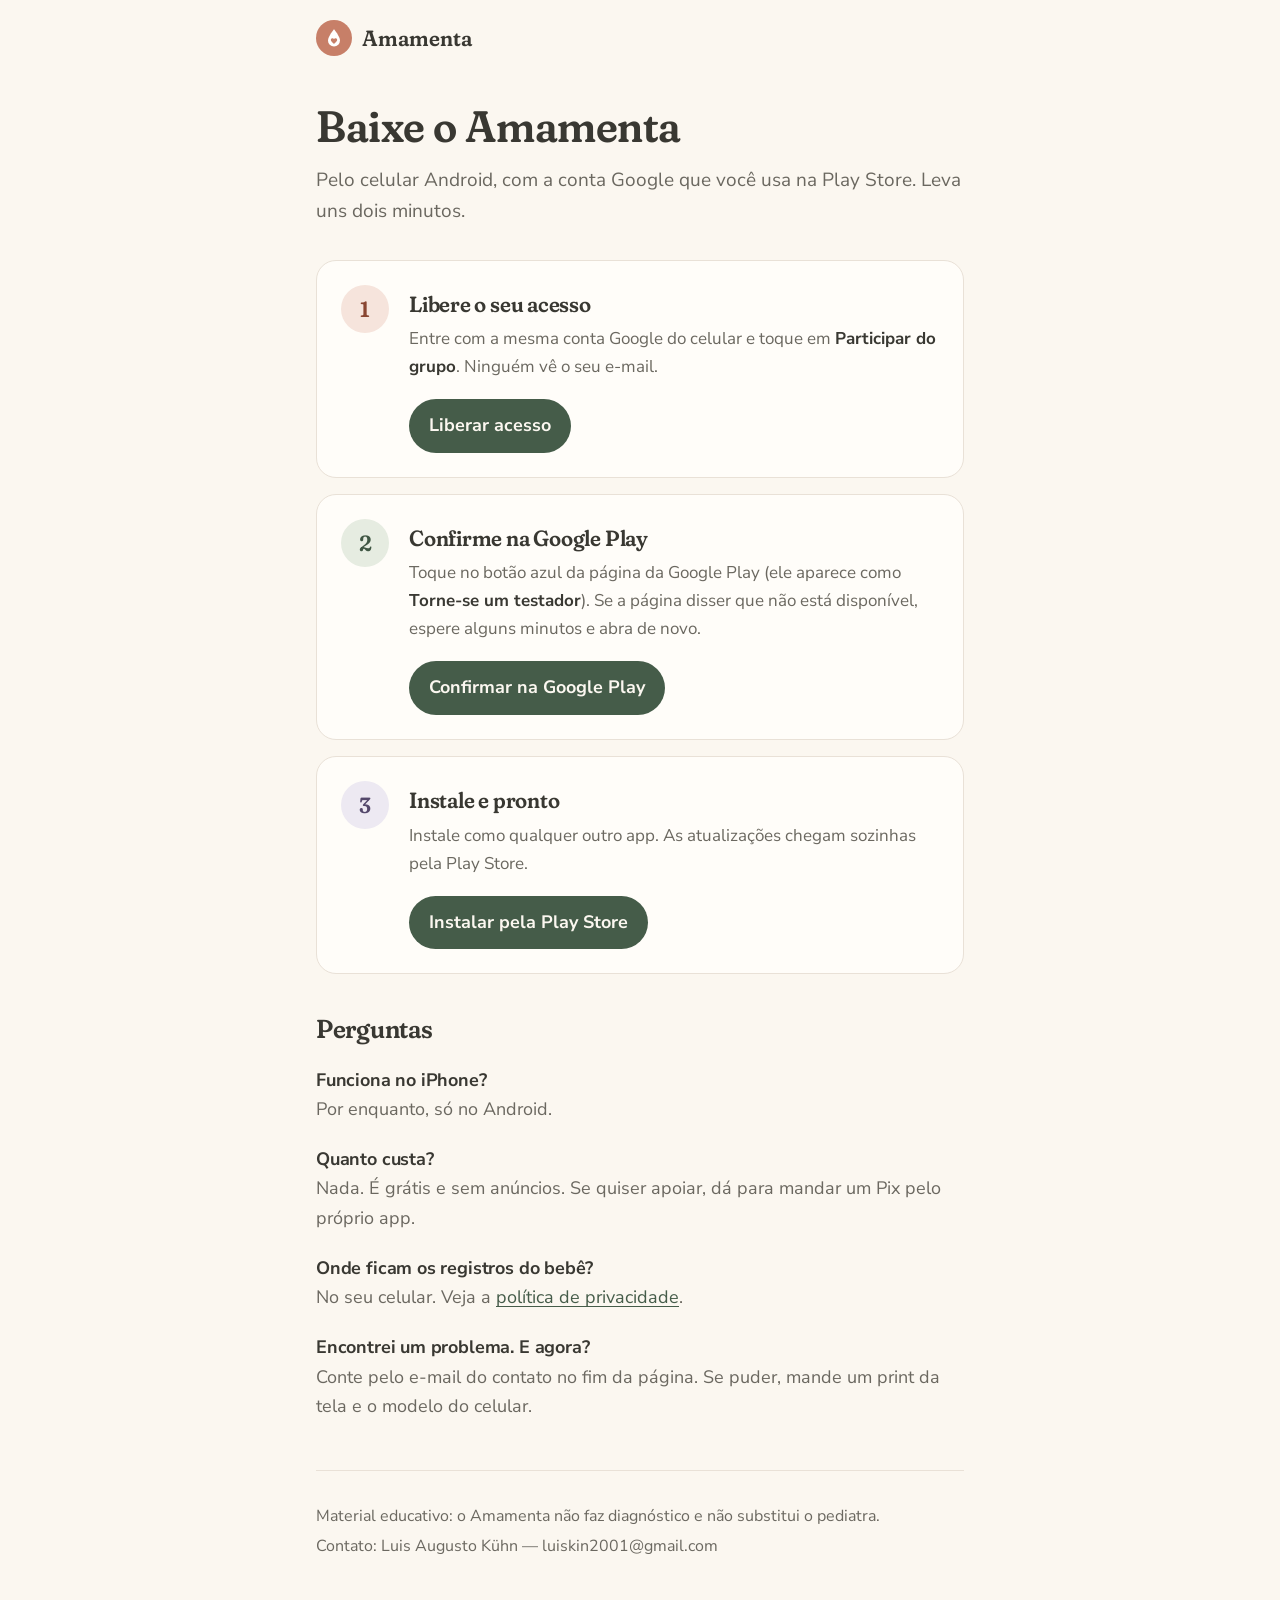
==== site/baixar.html @ a3dde6b7 "Add files via upload" ====
<!doctype html>
<html lang="pt-BR">
<head>
<meta charset="utf-8">
<meta name="viewport" content="width=device-width, initial-scale=1">
<title>Baixar o Amamenta</title>
<meta name="description" content="Instale o Amamenta no seu Android pela Google Play em três passos.">
<meta property="og:title" content="Baixar o Amamenta">
<meta property="og:description" content="O app da amamentação e do primeiro ano do bebê. Grátis e sem anúncios.">
<meta property="og:type" content="website">
<meta property="og:locale" content="pt_BR">
<link rel="icon" href="icone.svg" type="image/svg+xml">
<link rel="stylesheet" href="estilo.css">
</head>
<body>
<div class="pagina estreita">
  <header class="topo">
    <a class="marca" href="./"><img src="icone.svg" alt="">Amamenta</a>
  </header>

  <main>
    <section class="convite">
      <h1>Baixe o Amamenta</h1>
      <p>Pelo celular Android, com a conta Google que você usa na Play Store. Leva uns dois minutos.</p>
    </section>

    <!-- Enquanto o app estiver em teste fechado, a Play só deixa instalar quem
         está no Grupo do Google (passo 1) e aceitou o convite (passo 2).
         Quando sair para todos, esta página vira só o passo 3.
         GRUPO: o endereço do Grupo do Google (groups.google.com).
         Os links da Play usam o ID do app; test/site_test.dart confere. -->
    <ol class="passos">
      <li class="cartao">
        <span class="numero t-terracota" aria-hidden="true">1</span>
        <div>
          <h2>Libere o seu acesso</h2>
          <p>Entre com a mesma conta Google do celular e toque em <strong>Participar do grupo</strong>. Ninguém vê o seu e-mail.</p>
          <a class="selo" href="https://groups.google.com/g/amamenta-acesso" target="_blank" rel="noopener">Liberar acesso</a>
        </div>
      </li>
      <li class="cartao">
        <span class="numero t-salvia" aria-hidden="true">2</span>
        <div>
          <h2>Confirme na Google Play</h2>
          <p>Toque no botão azul da página da Google Play (ele aparece como <strong>Torne-se um testador</strong>). Se a página disser que não está disponível, espere alguns minutos e abra de novo.</p>
          <a class="selo" href="https://play.google.com/apps/testing/com.amamenta.amamenta" target="_blank" rel="noopener">Confirmar na Google Play</a>
        </div>
      </li>
      <li class="cartao">
        <span class="numero t-lavanda" aria-hidden="true">3</span>
        <div>
          <h2>Instale e pronto</h2>
          <p>Instale como qualquer outro app. As atualizações chegam sozinhas pela Play Store.</p>
          <a class="selo" href="https://play.google.com/store/apps/details?id=com.amamenta.amamenta" target="_blank" rel="noopener">Instalar pela Play Store</a>
        </div>
      </li>
    </ol>

    <section class="duvidas">
      <h2>Perguntas</h2>
      <h3>Funciona no iPhone?</h3>
      <p>Por enquanto, só no Android.</p>
      <h3>Quanto custa?</h3>
      <p>Nada. É grátis e sem anúncios. Se quiser apoiar, dá para mandar um Pix pelo próprio app.</p>
      <h3>Onde ficam os registros do bebê?</h3>
      <p>No seu celular. Veja a <a href="privacidade.html">política de privacidade</a>.</p>
      <h3>Encontrei um problema. E agora?</h3>
      <p>Conte pelo e-mail do contato no fim da página. Se puder, mande um print da tela e o modelo do celular.</p>
    </section>
  </main>

  <footer class="rodape">
    <p>Material educativo: o Amamenta não faz diagnóstico e não substitui o pediatra.</p>
    <p>Contato: Luis Augusto Kühn — luiskin2001@gmail.com</p>
  </footer>
</div>
</body>
</html>
---- site/estilo.css ----
/* Mesma paleta do app (lib/ui/design/cores.dart): papel, sálvia e terracota. */
@font-face { font-family: "Fraunces"; src: url("fontes/Fraunces-600.ttf") format("truetype"); font-weight: 600; font-display: swap; }
@font-face { font-family: "Nunito Sans"; src: url("fontes/NunitoSans-400.ttf") format("truetype"); font-weight: 400; font-display: swap; }
@font-face { font-family: "Nunito Sans"; src: url("fontes/NunitoSans-700.ttf") format("truetype"); font-weight: 700; font-display: swap; }

:root {
  color-scheme: light;
  --fundo: #FBF7F0;
  --superficie: #FFFDF9;
  --borda: #E9E1D7;
  --texto: #393832;
  --suave: #6B6860;
  --acao: #455C49;
  --salvia-lavagem: #E6ECE1;
  --salvia-tinta: #3F5643;
  --terracota: #C77F68;
  --terracota-lavagem: #F6E4DC;
  --terracota-tinta: #8A4632;
  --lavanda-lavagem: #EDE9F2;
  --lavanda-tinta: #54486B;
  --manteiga-lavagem: #F8EFD2;
  --manteiga-tinta: #66511A;
}
@media (prefers-color-scheme: dark) {
  :root {
    color-scheme: dark;
    --fundo: #1C1B18;
    --superficie: #26241F;
    --borda: #3B3831;
    --texto: #EEE9DF;
    --suave: #B7B0A4;
    --acao: #B5CDB0;
    --salvia-lavagem: #2B3329;
    --salvia-tinta: #C9D9C2;
    --terracota: #B9735E;
    --terracota-lavagem: #3A2923;
    --terracota-tinta: #F1C4B4;
    --lavanda-lavagem: #2E2B35;
    --lavanda-tinta: #D9D1E8;
    --manteiga-lavagem: #353020;
    --manteiga-tinta: #EEDB9A;
  }
}

* { box-sizing: border-box; }
html { -webkit-text-size-adjust: 100%; }
body {
  margin: 0;
  background: var(--fundo);
  color: var(--texto);
  font: 400 18px/1.65 "Nunito Sans", system-ui, -apple-system, "Segoe UI", Roboto, sans-serif;
}
a { color: var(--acao); text-underline-offset: 3px; }
a:hover { text-decoration-thickness: 2px; }
h1, h2, h3 { font-family: "Fraunces", Georgia, serif; font-weight: 600; line-height: 1.2; letter-spacing: -0.01em; }

.pagina { max-width: 960px; margin: 0 auto; padding: 0 16px; }
.estreita { max-width: 680px; }

.topo { display: flex; align-items: center; justify-content: space-between; gap: 16px; padding: 20px 0; }
.marca { display: flex; align-items: center; gap: 10px; color: var(--texto); text-decoration: none; font-family: "Fraunces", Georgia, serif; font-weight: 600; font-size: 22px; }
.marca img { width: 36px; height: 36px; }
.topo nav { display: flex; gap: 20px; white-space: nowrap; }
.topo nav a { font-weight: 700; font-size: 16px; text-decoration: none; }

.abertura { display: grid; grid-template-columns: 1.25fr 1fr; gap: 48px; align-items: center; padding: 40px 0 72px; }
.abertura h1 { font-size: clamp(38px, 6vw, 60px); margin: 0 0 20px; }
.lead { font-size: 21px; color: var(--suave); margin: 0 0 28px; max-width: 36ch; }
.sobretitulo { margin: 0 0 10px; font-size: 14px; font-weight: 700; letter-spacing: 0.12em; text-transform: uppercase; color: var(--terracota-tinta); }
.selo { display: inline-flex; align-items: center; gap: 8px; padding: 12px 20px; border-radius: 999px; background: var(--acao); color: var(--fundo); font-weight: 700; text-decoration: none; }
.selo:hover { filter: brightness(1.08); text-decoration: none; }
.selo-grande { padding: 16px 28px; font-size: 19px; }
.topo nav a.selo-pequeno { padding: 8px 18px; font-size: 15px; color: var(--fundo); }
.garantias { list-style: none; padding: 0; margin: 18px 0 0; display: flex; flex-wrap: wrap; gap: 6px 18px; color: var(--suave); font-size: 15px; font-weight: 700; }
.garantias li::before { content: "✓ "; color: var(--acao); }

/* Telas do app numa moldura de celular */
.celular { margin: 0; justify-self: center; width: min(300px, 100%); border-radius: 40px; padding: 10px; background: #1F1E1B; box-shadow: 0 24px 48px -24px rgba(57, 56, 50, 0.45); }
.celular img { display: block; width: 100%; height: auto; border-radius: 30px; }

.destaque { display: grid; grid-template-columns: 1fr 1.25fr; gap: 56px; align-items: center; padding: 56px 0; border-top: 1px solid var(--borda); }
.destaque.invertido figure { order: 2; }
.destaque h2 { font-size: clamp(28px, 4vw, 38px); margin: 0 0 18px; }
.beneficios { list-style: none; padding: 0; margin: 0; display: grid; gap: 14px; }
.beneficios li { position: relative; padding-left: 30px; }
.beneficios li::before { content: ""; position: absolute; left: 4px; top: 0.55em; width: 12px; height: 12px; border-radius: 50%; background: var(--terracota); }

.chamada-final { text-align: center; padding: 24px 0 64px; }
.chamada-final h2 { font-size: clamp(28px, 4.5vw, 40px); margin: 16px auto 24px; max-width: 18ch; }

.recursos { display: grid; grid-template-columns: repeat(3, 1fr); gap: 16px; padding: 56px 0; border-top: 1px solid var(--borda); }
.cartao { background: var(--superficie); border: 1px solid var(--borda); border-radius: 20px; padding: 24px; }
.cartao h3 { font-size: 21px; margin: 12px 0 8px; }
.cartao p { margin: 0; color: var(--suave); font-size: 17px; }
.mancha { width: 48px; height: 48px; border-radius: 50%; display: grid; place-items: center; }
.mancha svg { width: 26px; height: 26px; fill: none; stroke: currentColor; stroke-width: 1.8; stroke-linecap: round; stroke-linejoin: round; }
.t-terracota { background: var(--terracota-lavagem); color: var(--terracota-tinta); }
.t-salvia { background: var(--salvia-lavagem); color: var(--salvia-tinta); }
.t-lavanda { background: var(--lavanda-lavagem); color: var(--lavanda-tinta); }
.t-manteiga { background: var(--manteiga-lavagem); color: var(--manteiga-tinta); }

.faixa { background: var(--salvia-lavagem); color: var(--salvia-tinta); border-radius: 24px; padding: 32px; margin-bottom: 56px; display: grid; grid-template-columns: auto 1fr; gap: 20px; align-items: start; }
.faixa h2 { margin: 0 0 8px; font-size: 26px; }
.faixa p { margin: 0; }
.faixa a { color: inherit; font-weight: 700; }

.rodape { border-top: 1px solid var(--borda); padding: 28px 0 40px; color: var(--suave); font-size: 16px; }
.rodape p { margin: 4px 0; }

/* Política de privacidade */
.politica h1 { font-size: clamp(30px, 5vw, 40px); margin: 24px 0 4px; }
.politica h2 { font-size: 23px; margin: 36px 0 8px; color: var(--acao); }
.politica p, .politica li { margin: 8px 0; }
.politica ul { padding-left: 22px; }
.politica .data { color: var(--suave); font-size: 16px; margin: 0; }

@media (max-width: 760px) {
  body { font-size: 17px; }
  .abertura { grid-template-columns: 1fr; gap: 40px; padding: 16px 0 48px; }
  .lead { font-size: 19px; }
  .destaque { grid-template-columns: 1fr; gap: 32px; padding: 40px 0; }
  .destaque figure, .destaque.invertido figure { order: 2; }
  .celular { width: min(270px, 80%); }
  .recursos { grid-template-columns: 1fr; }
  .faixa { grid-template-columns: 1fr; padding: 24px; }
}

/* Baixar */
.convite h1 { font-size: clamp(32px, 5.5vw, 44px); margin: 24px 0 12px; }
.convite p { font-size: 19px; color: var(--suave); margin: 0 0 32px; }
.passos { list-style: none; margin: 0 0 40px; padding: 0; display: grid; gap: 16px; }
.passos .cartao { display: grid; grid-template-columns: auto 1fr; gap: 20px; align-items: start; }
.passos h2 { font-size: 22px; margin: 6px 0 8px; }
.passos p { margin: 0 0 18px; color: var(--suave); font-size: 17px; }
.passos strong { color: var(--texto); }
.numero { width: 48px; height: 48px; border-radius: 50%; display: grid; place-items: center; font-family: "Fraunces", Georgia, serif; font-weight: 600; font-size: 22px; }
.duvidas { margin-bottom: 48px; }
.duvidas h2 { font-size: 26px; margin: 0 0 8px; }
.duvidas h3 { font-family: "Nunito Sans", system-ui, sans-serif; font-weight: 700; font-size: 18px; margin: 24px 0 4px; }
.duvidas p { margin: 0; color: var(--suave); }
@media (max-width: 760px) {
  .passos .cartao { grid-template-columns: 1fr; gap: 8px; }
}
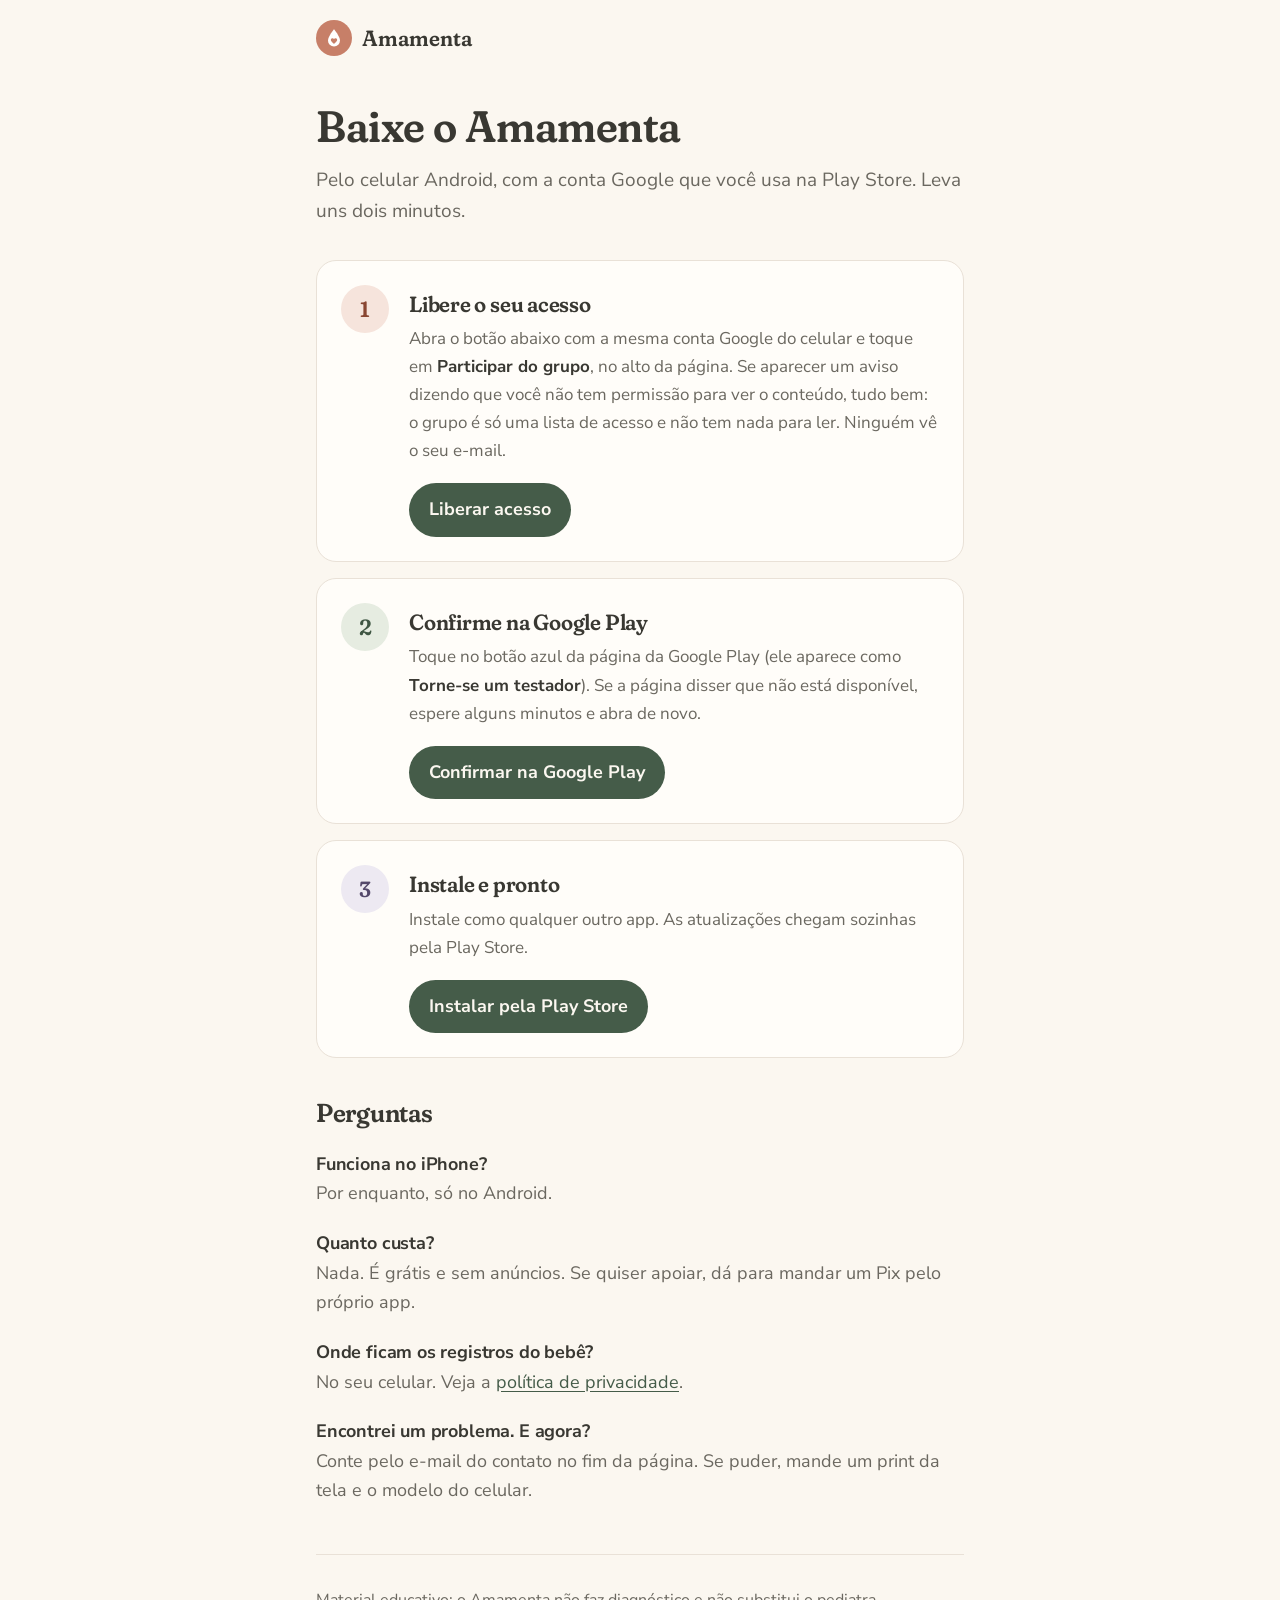
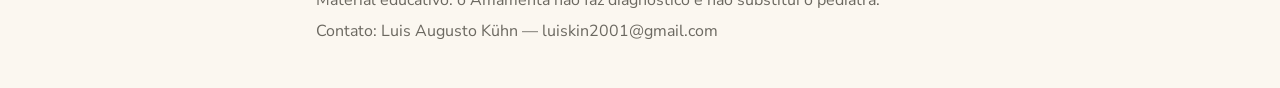
==== commit 76e9c057: "google" ====
--- a/site/baixar.html
+++ b/site/baixar.html
@@ -34,8 +34,8 @@
         <span class="numero t-terracota" aria-hidden="true">1</span>
         <div>
           <h2>Libere o seu acesso</h2>
-          <p>Entre com a mesma conta Google do celular e toque em <strong>Participar do grupo</strong>. Ninguém vê o seu e-mail.</p>
-          <a class="selo" href="https://groups.google.com/g/amamenta-acesso" target="_blank" rel="noopener">Liberar acesso</a>
+          <p>Abra o botão abaixo com a mesma conta Google do celular e toque em <strong>Participar do grupo</strong>, no alto da página. Se aparecer um aviso dizendo que você não tem permissão para ver o conteúdo, tudo bem: o grupo é só uma lista de acesso e não tem nada para ler. Ninguém vê o seu e-mail.</p>
+          <a class="selo" href="https://groups.google.com/g/amamentaapp" target="_blank" rel="noopener">Liberar acesso</a>
         </div>
       </li>
       <li class="cartao">
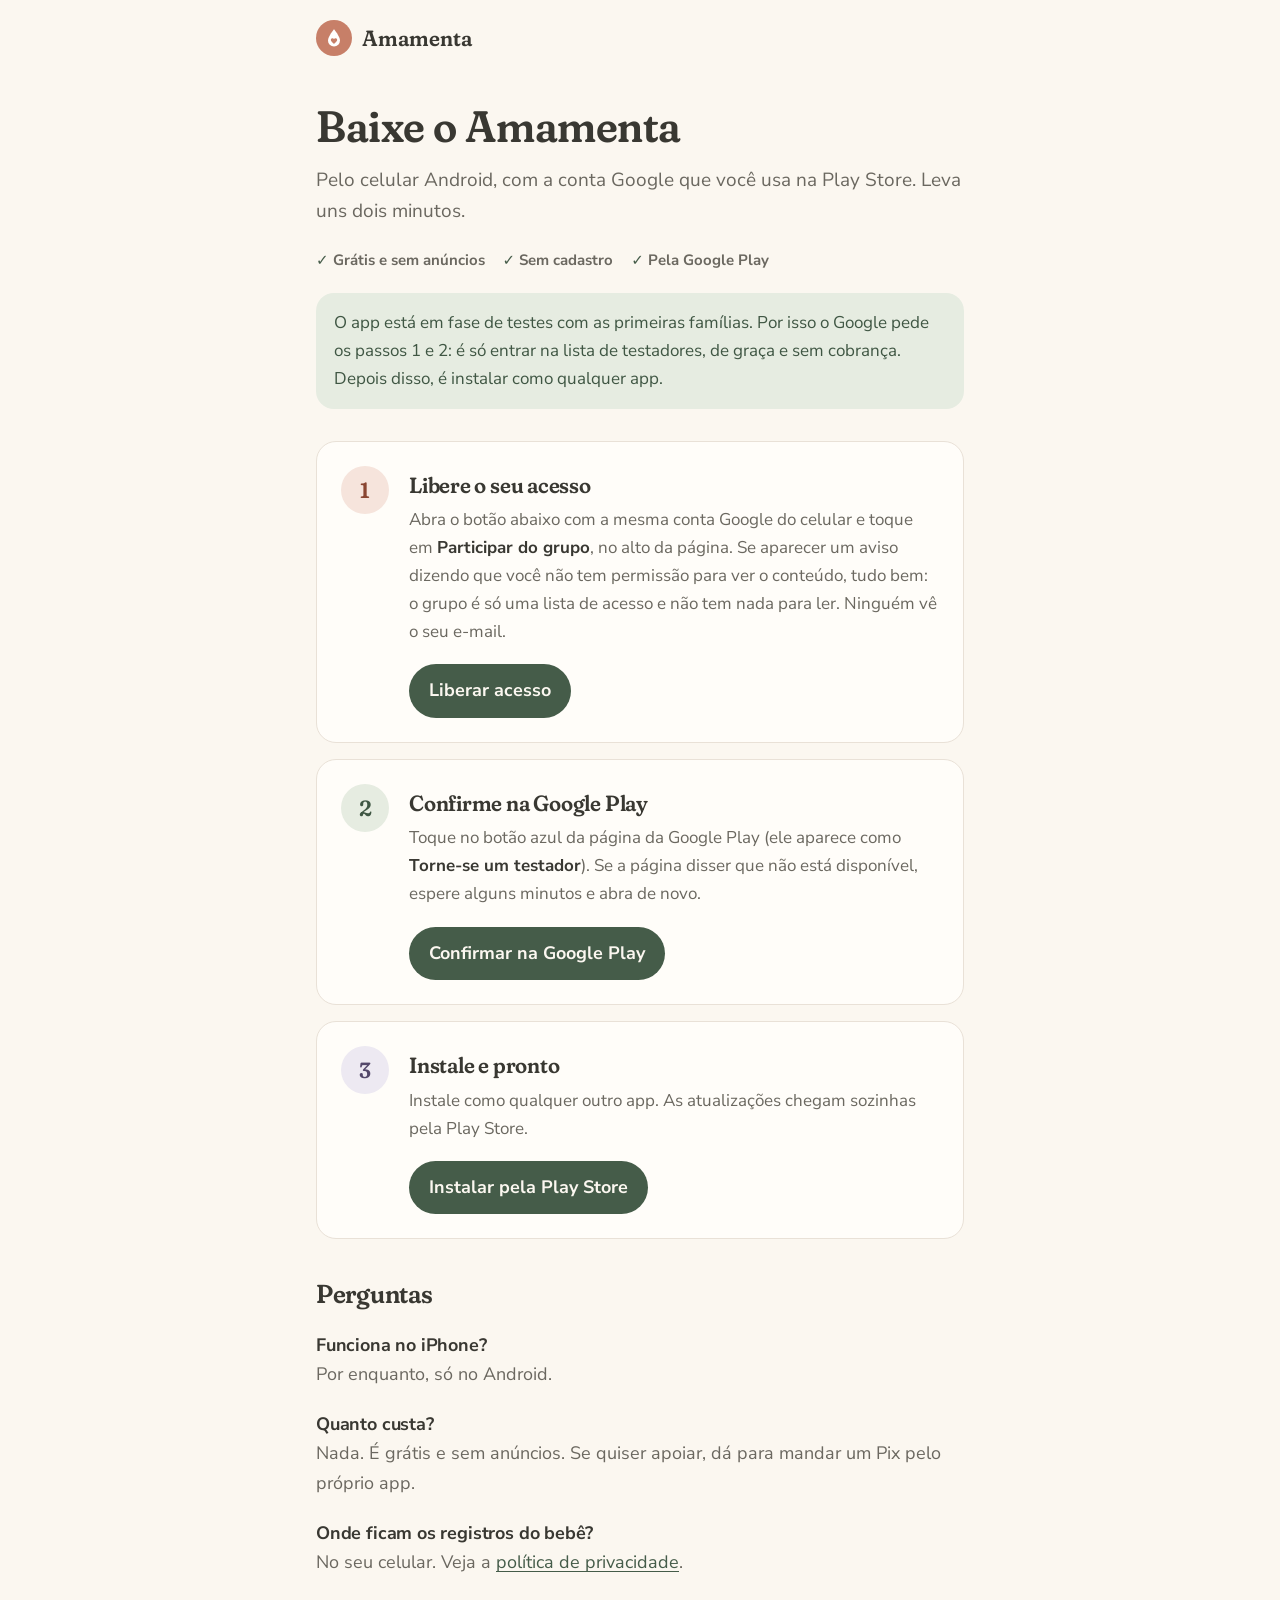
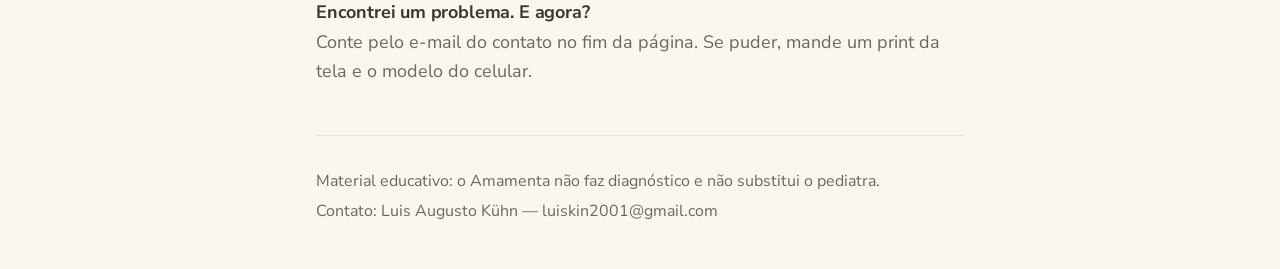
==== commit 2af33b23: "Site: versão para celular, novas telas, passo a passo de instalação e perguntas rápidas Co-Authored-" ====
--- a/site/baixar.html
+++ b/site/baixar.html
@@ -22,6 +22,12 @@
     <section class="convite">
       <h1>Baixe o Amamenta</h1>
       <p>Pelo celular Android, com a conta Google que você usa na Play Store. Leva uns dois minutos.</p>
+      <ul class="garantias garantias-baixar">
+        <li>Grátis e sem anúncios</li>
+        <li>Sem cadastro</li>
+        <li>Pela Google Play</li>
+      </ul>
+      <p class="aviso-teste">O app está em fase de testes com as primeiras famílias. Por isso o Google pede os passos 1 e 2: é só entrar na lista de testadores, de graça e sem cobrança. Depois disso, é instalar como qualquer app.</p>
     </section>
 
     <!-- Enquanto o app estiver em teste fechado, a Play só deixa instalar quem
--- a/site/estilo.css
+++ b/site/estilo.css
@@ -89,6 +89,11 @@
 .chamada-final h2 { font-size: clamp(28px, 4.5vw, 40px); margin: 16px auto 24px; max-width: 18ch; }
 
 .recursos { display: grid; grid-template-columns: repeat(3, 1fr); gap: 16px; padding: 56px 0; border-top: 1px solid var(--borda); }
+.chamada-recursos { text-align: center; padding: 56px 0 8px; border-top: 1px solid var(--borda); }
+.chamada-recursos h2 { max-width: 20em; margin: 0 auto 28px; }
+.numeros { list-style: none; margin: 0; padding: 0; display: grid; grid-template-columns: repeat(4, 1fr); gap: 12px; }
+.numeros li { background: var(--superficie); border: 1px solid var(--borda); border-radius: 16px; padding: 16px 8px; color: var(--suave); font-size: 15px; }
+.numeros strong { display: block; font-family: "Fraunces", Georgia, serif; font-size: 30px; color: var(--texto, inherit); }
 .cartao { background: var(--superficie); border: 1px solid var(--borda); border-radius: 20px; padding: 24px; }
 .cartao h3 { font-size: 21px; margin: 12px 0 8px; }
 .cartao p { margin: 0; color: var(--suave); font-size: 17px; }
@@ -122,6 +127,7 @@
   .destaque figure, .destaque.invertido figure { order: 2; }
   .celular { width: min(270px, 80%); }
   .recursos { grid-template-columns: 1fr; }
+  .numeros { grid-template-columns: repeat(2, 1fr); }
   .faixa { grid-template-columns: 1fr; padding: 24px; }
 }
 
@@ -141,3 +147,78 @@
 @media (max-width: 760px) {
   .passos .cartao { grid-template-columns: 1fr; gap: 8px; }
 }
+.chamada-recursos + .recursos { border-top: 0; padding-top: 32px; }
+
+/* ---- Página inicial: leve, acolhedora e pensada para o celular ---- */
+.abertura { position: relative; }
+.abertura::before { content: ""; position: absolute; z-index: -1; right: -12%; top: 4%; width: 62%; aspect-ratio: 1; border-radius: 50%; background: var(--terracota-lavagem); opacity: 0.7; }
+.selo { min-height: 48px; justify-content: center; }
+.confianca { background: var(--superficie); border: 1px solid var(--borda); border-radius: 28px; padding: 36px 32px; margin: 8px 0 24px; text-align: center; }
+.confianca h2 { font-size: clamp(26px, 4vw, 34px); margin: 0 0 14px; }
+.confianca > p { max-width: 56ch; margin: 0 auto 24px; color: var(--suave); }
+.confianca .sobretitulo { margin-bottom: 8px; color: var(--salvia-tinta); }
+.mini-passos { list-style: none; padding: 0; margin: 0 0 28px; display: grid; grid-template-columns: repeat(3, 1fr); gap: 12px; }
+.mini-passos li { display: flex; flex-direction: column; align-items: center; gap: 8px; font-weight: 700; font-size: 16px; line-height: 1.3; }
+.mini-passos .numero { width: 44px; height: 44px; font-size: 20px; }
+
+.duplo { display: grid; grid-template-columns: 1fr 1fr; gap: 14px; justify-items: center; }
+.duplo .celular { width: 100%; border-radius: 30px; padding: 7px; }
+.duplo .celular img { border-radius: 24px; }
+.duplo .celular:nth-child(2) { margin-top: 28px; }
+
+.widget-secao { display: grid; grid-template-columns: 1.1fr 1fr; gap: 48px; align-items: center; padding: 56px 0; border-top: 1px solid var(--borda); }
+.widget-secao h2 { font-size: clamp(28px, 4vw, 38px); margin: 0 0 14px; }
+.widget-secao p:last-child { margin: 0; color: var(--suave); }
+.widget { margin: 0; border-radius: 32px; overflow: hidden; border: 6px solid #1F1E1B; box-shadow: 0 24px 48px -24px rgba(57, 56, 50, 0.45); }
+.widget img { display: block; width: 100%; height: auto; }
+
+.galeria-secao { padding: 56px 0 24px; border-top: 1px solid var(--borda); }
+.galeria-secao h2 { font-size: clamp(28px, 4vw, 38px); margin: 0 0 8px; }
+.galeria-dica { margin: 0 0 20px; color: var(--suave); font-size: 15px; }
+.galeria { list-style: none; margin: 0 -16px; padding: 4px 16px 24px; display: flex; gap: 20px; overflow-x: auto; scroll-snap-type: x mandatory; -webkit-overflow-scrolling: touch; scrollbar-width: none; }
+.galeria::-webkit-scrollbar { display: none; }
+.galeria li { flex: 0 0 min(250px, 68%); scroll-snap-align: center; }
+.galeria .celular { width: 100%; }
+.galeria h3 { font-size: 20px; margin: 18px 0 4px; }
+.galeria p { margin: 0; color: var(--suave); font-size: 16px; line-height: 1.5; }
+@media (min-width: 900px) { .galeria { margin: 0; padding-left: 0; padding-right: 0; justify-content: space-between; overflow: visible; } .galeria li { flex: 1 1 0; } .galeria-dica { display: none; } }
+
+.perguntas { padding: 8px 0 48px; }
+.perguntas h2 { font-size: clamp(26px, 4vw, 34px); margin: 0 0 16px; }
+.perguntas details { background: var(--superficie); border: 1px solid var(--borda); border-radius: 18px; padding: 0 20px; margin-bottom: 10px; }
+.perguntas summary { cursor: pointer; list-style: none; padding: 16px 28px 16px 0; font-weight: 700; position: relative; min-height: 48px; }
+.perguntas summary::-webkit-details-marker { display: none; }
+.perguntas summary::after { content: "+"; position: absolute; right: 0; top: 50%; transform: translateY(-50%); font-size: 24px; color: var(--acao); }
+.perguntas details[open] summary::after { content: "–"; }
+.perguntas details p { margin: 0 0 18px; color: var(--suave); }
+
+.barra-baixar { position: fixed; left: 0; right: 0; bottom: 0; z-index: 10; padding: 12px 16px calc(12px + env(safe-area-inset-bottom)); background: color-mix(in srgb, var(--fundo) 92%, transparent); border-top: 1px solid var(--borda); backdrop-filter: blur(8px); }
+.barra-baixar[hidden] { display: none; }
+.barra-baixar .selo { display: flex; width: 100%; }
+@media (min-width: 761px) { .barra-baixar { display: none !important; } }
+
+@media (max-width: 760px) {
+  .pagina { padding: 0 20px; }
+  .abertura::before { right: -30%; top: 38%; width: 90%; }
+  .abertura h1 { font-size: clamp(34px, 10vw, 44px); }
+  .abertura .selo-grande, .confianca .selo-grande, .chamada-final .selo-grande { display: flex; width: 100%; }
+  .garantias { justify-content: center; }
+  .confianca { padding: 28px 20px; border-radius: 24px; }
+  .mini-passos { gap: 8px; }
+  .mini-passos li { font-size: 14px; }
+  .widget-secao { grid-template-columns: 1fr; gap: 28px; padding: 40px 0; }
+  .duplo { gap: 10px; }
+  .duplo .celular:nth-child(2) { margin-top: 20px; }
+  .destaque.invertido .duplo { order: 2; }
+  .galeria { margin: 0 -20px; padding-left: 20px; padding-right: 20px; }
+  body { padding-bottom: 76px; }
+}
+
+/* Baixar */
+.convite .garantias-baixar { margin: -12px 0 20px; }
+.aviso-teste { background: var(--salvia-lavagem); color: var(--salvia-tinta) !important; border-radius: 18px; padding: 16px 18px; font-size: 17px !important; }
+@media (max-width: 760px) {
+  .passos .selo { display: flex; width: 100%; }
+  .passos .cartao { padding: 20px; }
+}
+.pagina { overflow-x: clip; }
